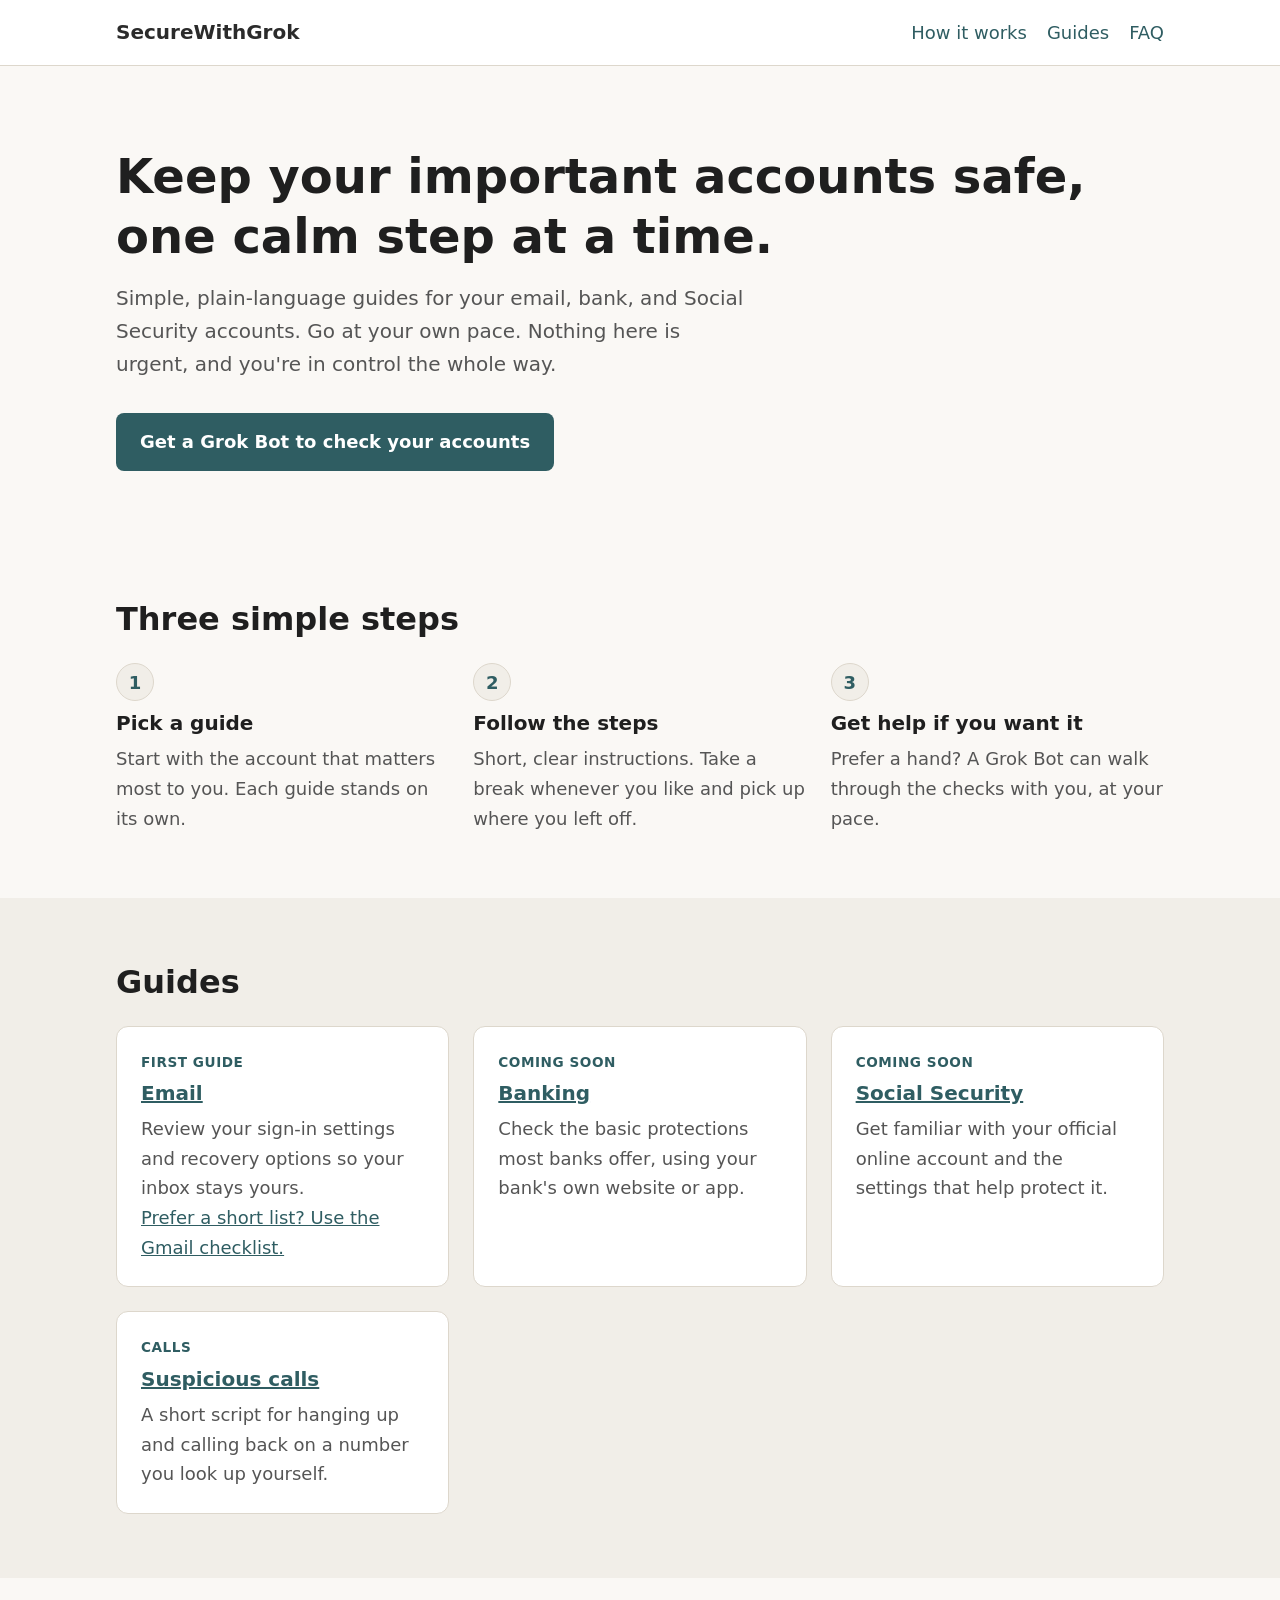
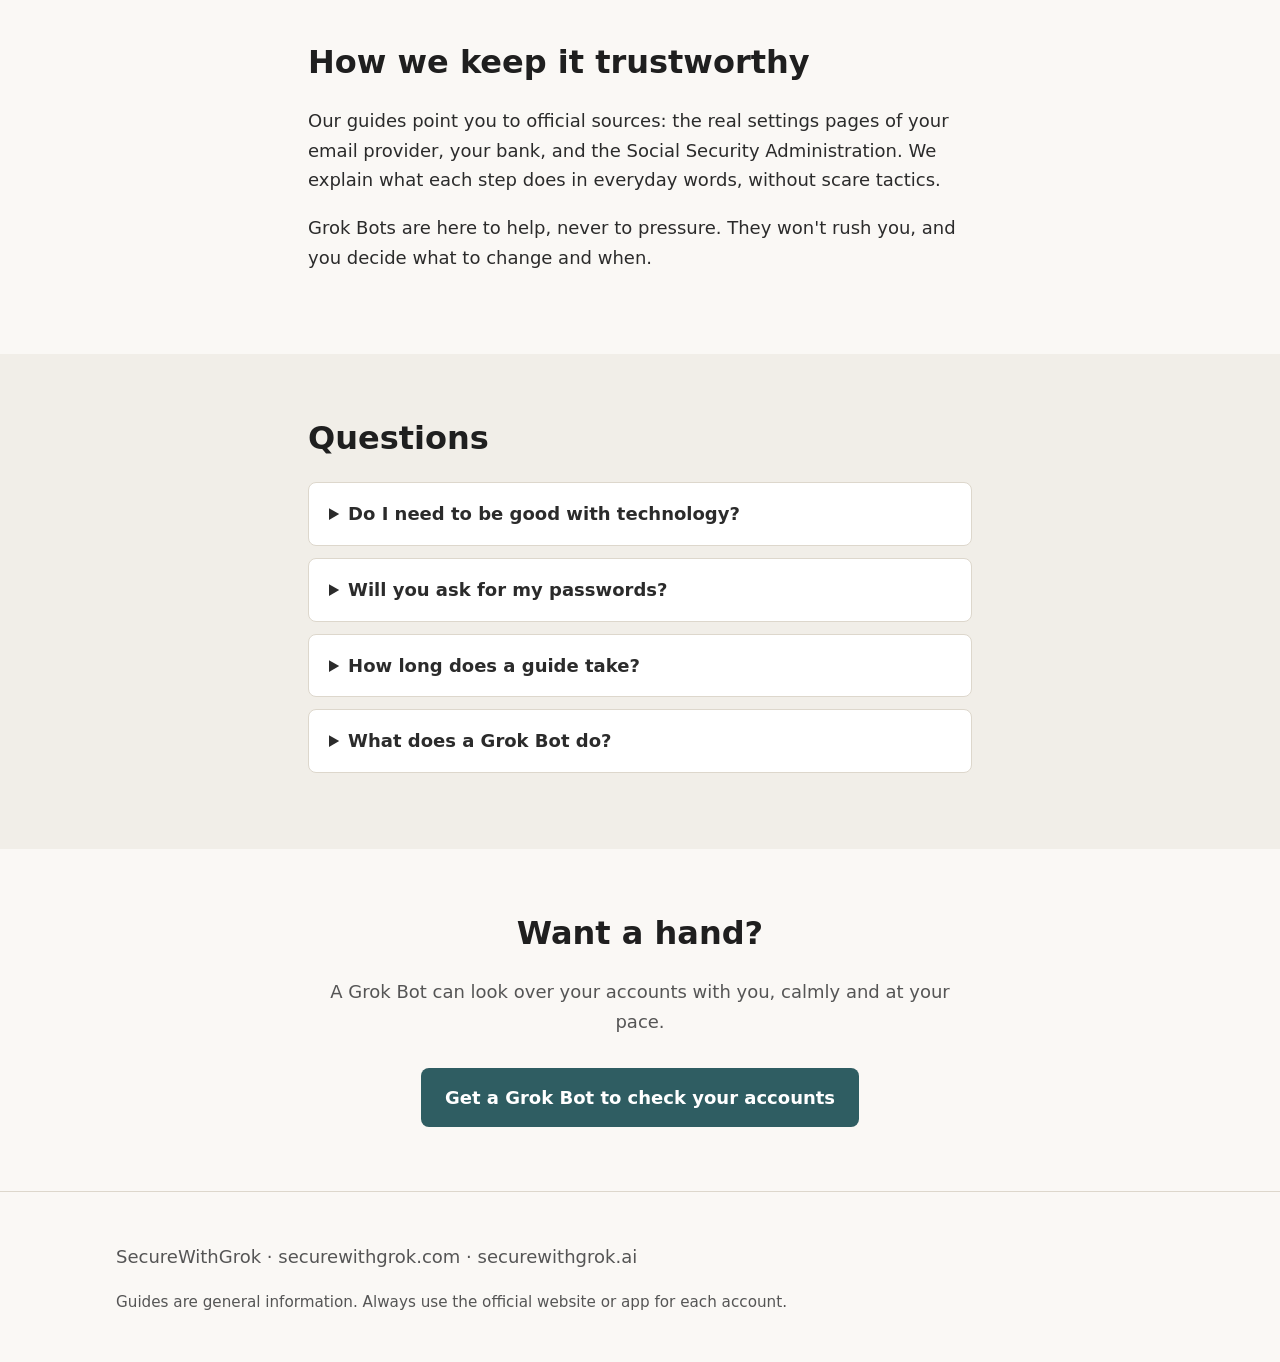
==== index.html @ 9807b76c "Initial SecureWithGrok landing page and core guides" ====
<!doctype html>
<html lang="en">
<head>
<meta charset="utf-8">
<meta name="viewport" content="width=device-width, initial-scale=1">
<title>SecureWithGrok — Calm, step-by-step account security</title>
<meta name="description" content="Plain-language guides to help you secure your email, banking, and Social Security accounts at your own pace.">
<link rel="stylesheet" href="styles.css">
</head>
<body>
<a class="skip-link" href="#main">Skip to main content</a>
<header class="site-header">
  <div class="wrap">
    <a class="brand" href="index.html">SecureWithGrok</a>
    <nav aria-label="Primary">
      <ul>
        <li><a href="#steps">How it works</a></li>
        <li><a href="#guides">Guides</a></li>
        <li><a href="#faq">FAQ</a></li>
      </ul>
    </nav>
  </div>
</header>

<main id="main">
  <section class="hero" aria-labelledby="hero-title">
    <div class="wrap">
      <h1 id="hero-title">Keep your important accounts safe, one calm step at a time.</h1>
      <p class="lead">Simple, plain-language guides for your email, bank, and Social Security accounts. Go at your own pace. Nothing here is urgent, and you're in control the whole way.</p>
      <a class="btn" href="#get-started">Get a Grok Bot to check your accounts</a>
    </div>
  </section>

  <section id="steps" class="section" aria-labelledby="steps-title">
    <div class="wrap">
      <h2 id="steps-title">Three simple steps</h2>
      <ol class="steps">
        <li><h3>Pick a guide</h3><p>Start with the account that matters most to you. Each guide stands on its own.</p></li>
        <li><h3>Follow the steps</h3><p>Short, clear instructions. Take a break whenever you like and pick up where you left off.</p></li>
        <li><h3>Get help if you want it</h3><p>Prefer a hand? A Grok Bot can walk through the checks with you, at your pace.</p></li>
      </ol>
    </div>
  </section>

  <section id="guides" class="section alt" aria-labelledby="guides-title">
    <div class="wrap">
      <h2 id="guides-title">Guides</h2>
      <ul class="cards">
        <li class="card">
          <p class="tag">First guide</p>
          <h3><a href="guides/gmail-account-hardening.html">Email</a></h3>
          <p>Review your sign-in settings and recovery options so your inbox stays yours.</p>
          <p><a href="guides/gmail-hardening-checklist.html">Prefer a short list? Use the Gmail checklist.</a></p>
        </li>
        <li class="card">
          <p class="tag">Coming soon</p>
          <h3><a href="guides/banking.html">Banking</a></h3>
          <p>Check the basic protections most banks offer, using your bank's own website or app.</p>
        </li>
        <li class="card">
          <p class="tag">Coming soon</p>
          <h3><a href="guides/social-security.html">Social Security</a></h3>
          <p>Get familiar with your official online account and the settings that help protect it.</p>
        </li>
        <li class="card">
          <p class="tag">Calls</p>
          <h3><a href="guides/voice-scam-hang-up-call-back.html">Suspicious calls</a></h3>
          <p>A short script for hanging up and calling back on a number you look up yourself.</p>
        </li>
      </ul>
    </div>
  </section>

  <section class="section" aria-labelledby="trust-title">
    <div class="wrap narrow">
      <h2 id="trust-title">How we keep it trustworthy</h2>
      <p>Our guides point you to official sources: the real settings pages of your email provider, your bank, and the Social Security Administration. We explain what each step does in everyday words, without scare tactics.</p>
      <p>Grok Bots are here to help, never to pressure. They won't rush you, and you decide what to change and when.</p>
    </div>
  </section>

  <section id="faq" class="section alt" aria-labelledby="faq-title">
    <div class="wrap narrow">
      <h2 id="faq-title">Questions</h2>
      <details><summary>Do I need to be good with technology?</summary><p>No. The guides are written for everyday people, with one small step at a time.</p></details>
      <details><summary>Will you ask for my passwords?</summary><p>No. You always sign in yourself, on the official website or app for each account.</p></details>
      <details><summary>How long does a guide take?</summary><p>Most people can finish one in a single sitting, but there's no clock. Stop and come back anytime.</p></details>
      <details><summary>What does a Grok Bot do?</summary><p>It can walk through the checks with you, answer questions, and help you keep track of what you've done.</p></details>
    </div>
  </section>

  <section id="get-started" class="section cta" aria-labelledby="cta-title">
    <div class="wrap narrow">
      <h2 id="cta-title">Want a hand?</h2>
      <p>A Grok Bot can look over your accounts with you, calmly and at your pace.</p>
      <a class="btn" href="#get-started">Get a Grok Bot to check your accounts</a>
    </div>
  </section>
</main>

<footer class="site-footer">
  <div class="wrap">
    <p>SecureWithGrok · securewithgrok.com · securewithgrok.ai</p>
    <p class="small">Guides are general information. Always use the official website or app for each account.</p>
  </div>
</footer>
</body>
</html>
---- styles.css ----
:root{--bg:#faf8f5;--alt:#f1eee8;--text:#2b2b2b;--muted:#555;--accent:#2f5d62;--accent-dark:#244a4e;--line:#ddd7cc;--focus:#1a4d8f}
*{box-sizing:border-box}
html{scroll-behavior:smooth}
@media (prefers-reduced-motion:reduce){html{scroll-behavior:auto}}
body{margin:0;font-family:system-ui,-apple-system,"Segoe UI",Roboto,sans-serif;font-size:1.125rem;line-height:1.65;color:var(--text);background:var(--bg)}
.wrap{max-width:68rem;margin:0 auto;padding:0 1.25rem}
.narrow{max-width:44rem}
h1,h2,h3{line-height:1.25;color:#1f1f1f}
h1{font-size:clamp(2rem,5vw,3rem);margin:0 0 1rem}
h2{font-size:clamp(1.5rem,3vw,2rem);margin:0 0 1.5rem}
h3{font-size:1.25rem;margin:0 0 .5rem}
a{color:var(--accent)}
:focus-visible{outline:3px solid var(--focus);outline-offset:3px;border-radius:4px}
.skip-link{position:absolute;left:-999px;top:0;background:#fff;padding:.5rem 1rem}
.skip-link:focus{left:1rem;top:1rem}
.site-header{border-bottom:1px solid var(--line);background:#fff}
.site-header .wrap{display:flex;flex-wrap:wrap;justify-content:space-between;align-items:center;padding:1rem 1.25rem}
.brand{font-weight:700;font-size:1.25rem;text-decoration:none;color:var(--text)}
nav ul{list-style:none;display:flex;gap:1.25rem;margin:0;padding:0}
nav a{text-decoration:none}nav a:hover{text-decoration:underline}
.hero{padding:5rem 0 4rem}
.lead{font-size:1.25rem;color:var(--muted);max-width:40rem;margin:0 0 2rem}
.btn{display:inline-block;background:var(--accent);color:#fff;padding:.9rem 1.5rem;border-radius:.5rem;text-decoration:none;font-weight:600}
.btn:hover{background:var(--accent-dark)}
.section{padding:4rem 0}
.alt{background:var(--alt)}
.steps,.cards{list-style:none;padding:0;margin:0;display:grid;gap:1.5rem;grid-template-columns:repeat(auto-fit,minmax(16rem,1fr))}
.steps{counter-reset:s}
.steps li{counter-increment:s;padding-top:3rem;position:relative}
.steps li::before{content:counter(s);position:absolute;top:0;left:0;width:2.25rem;height:2.25rem;border-radius:50%;background:var(--alt);border:1px solid var(--line);display:grid;place-items:center;font-weight:700;color:var(--accent)}
.steps p,.card p{margin:0;color:var(--muted)}
.card{background:#fff;border:1px solid var(--line);border-radius:.75rem;padding:1.5rem}
.card .tag{font-size:.85rem;font-weight:600;text-transform:uppercase;letter-spacing:.04em;color:var(--accent);margin-bottom:.5rem}
details{background:#fff;border:1px solid var(--line);border-radius:.5rem;padding:1rem 1.25rem;margin-bottom:.75rem}
summary{cursor:pointer;font-weight:600}
details p{margin:.75rem 0 0;color:var(--muted)}
.cta{text-align:center}.cta p{color:var(--muted);margin-bottom:2rem}
.site-footer{border-top:1px solid var(--line);padding:2rem 0;color:var(--muted)}
.small{font-size:.95rem}
.script{margin:1rem 0;padding:1rem 1.25rem;background:#fff;border:1px solid var(--line);border-left:4px solid var(--accent);border-radius:.5rem;font-size:1.1rem}
.guide-meta{font-size:.95rem;color:var(--muted);margin:0 0 1rem}
.guide .lead{margin-bottom:2rem}
.guide-steps{padding-left:1.25rem;margin:0 0 2rem}
.guide-steps>li{margin-bottom:1.25rem}
.guide-steps .why{margin:.35rem 0 0;color:var(--muted);font-size:1rem}
.checklist{list-style:none;padding:0;margin:0 0 2rem}
.checklist li{display:flex;gap:.6rem;align-items:flex-start;margin:.5rem 0}
.tip{background:#fff;border:1px solid var(--line);border-radius:.5rem;padding:1rem 1.25rem;color:var(--muted)}
.guide-sibling{margin-top:2rem}
.sources ul{padding-left:1.25rem;word-break:break-all}
.sources li{margin:.35rem 0}
@media print{
  .site-header,nav,.cta,.skip-link{display:none!important}
  body{background:#fff;font-size:11pt}
}
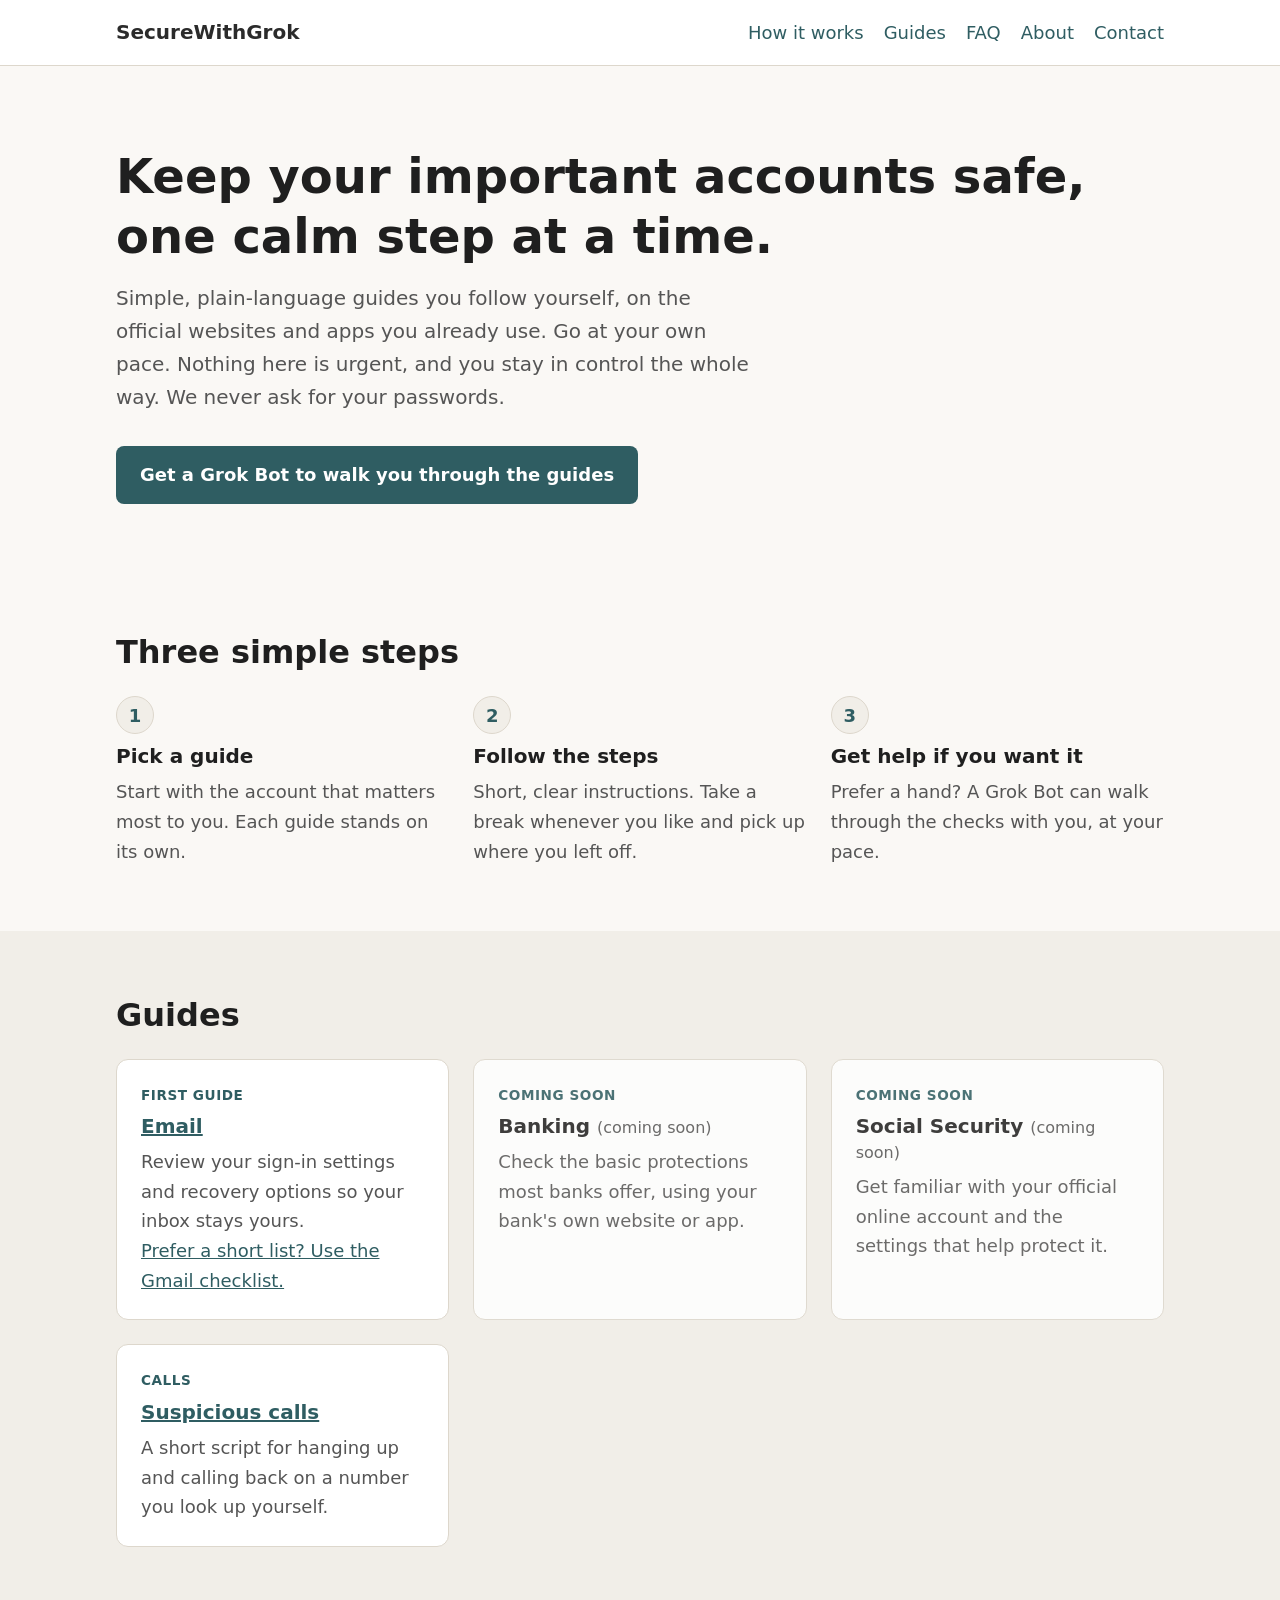
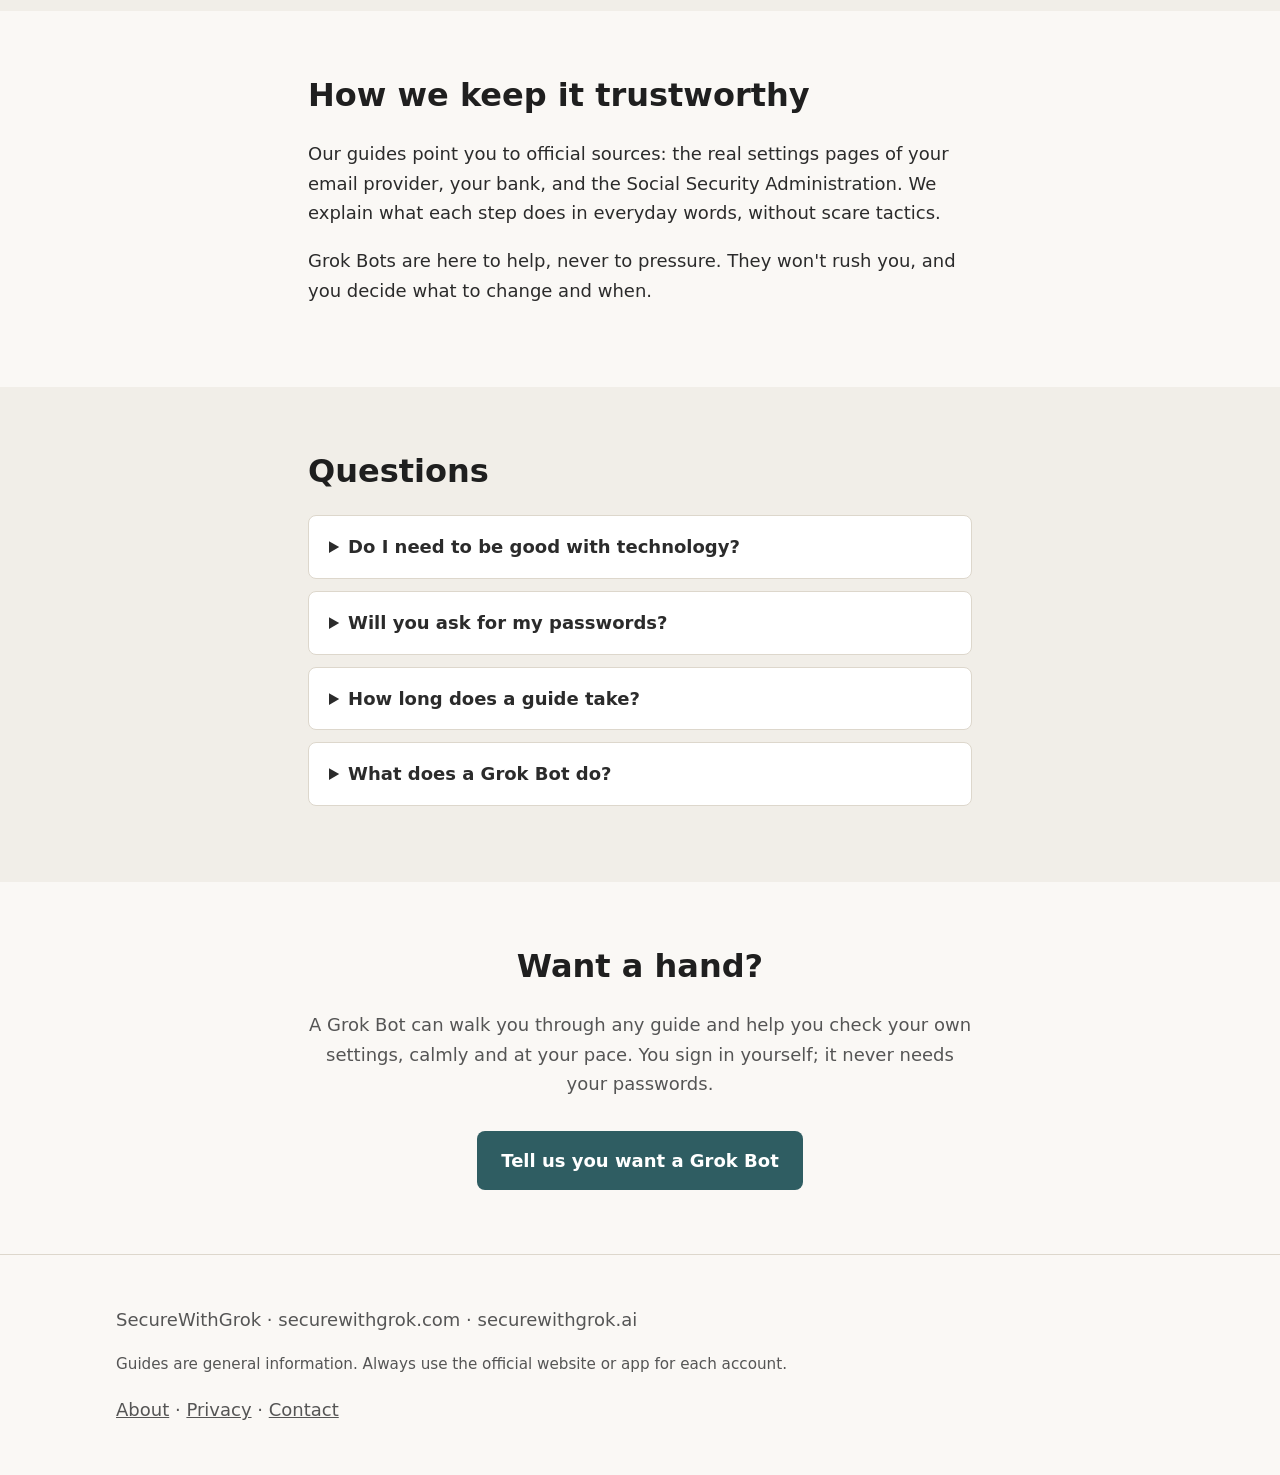
==== commit b58d1dca: "Public site polish: CTAs, About/Privacy/Contact, coming-soon cards, 404, SEO basics" ====
--- a/index.html
+++ b/index.html
@@ -5,6 +5,7 @@
 <meta name="viewport" content="width=device-width, initial-scale=1">
 <title>SecureWithGrok — Calm, step-by-step account security</title>
 <meta name="description" content="Plain-language guides to help you secure your email, banking, and Social Security accounts at your own pace.">
+<link rel="canonical" href="https://securewithgrok.com/">
 <link rel="stylesheet" href="styles.css">
 </head>
 <body>
@@ -17,6 +18,8 @@
         <li><a href="#steps">How it works</a></li>
         <li><a href="#guides">Guides</a></li>
         <li><a href="#faq">FAQ</a></li>
+        <li><a href="about.html">About</a></li>
+        <li><a href="contact.html">Contact</a></li>
       </ul>
     </nav>
   </div>
@@ -26,8 +29,8 @@
   <section class="hero" aria-labelledby="hero-title">
     <div class="wrap">
       <h1 id="hero-title">Keep your important accounts safe, one calm step at a time.</h1>
-      <p class="lead">Simple, plain-language guides for your email, bank, and Social Security accounts. Go at your own pace. Nothing here is urgent, and you're in control the whole way.</p>
-      <a class="btn" href="#get-started">Get a Grok Bot to check your accounts</a>
+      <p class="lead">Simple, plain-language guides you follow yourself, on the official websites and apps you already use. Go at your own pace. Nothing here is urgent, and you stay in control the whole way. We never ask for your passwords.</p>
+      <a class="btn" href="contact.html">Get a Grok Bot to walk you through the guides</a>
     </div>
   </section>
 
@@ -45,6 +48,7 @@
   <section id="guides" class="section alt" aria-labelledby="guides-title">
     <div class="wrap">
       <h2 id="guides-title">Guides</h2>
+      <!-- Guide pages are placeholders until Content Lead publishes them. -->
       <ul class="cards">
         <li class="card">
           <p class="tag">First guide</p>
@@ -52,14 +56,14 @@
           <p>Review your sign-in settings and recovery options so your inbox stays yours.</p>
           <p><a href="guides/gmail-hardening-checklist.html">Prefer a short list? Use the Gmail checklist.</a></p>
         </li>
-        <li class="card">
+        <li class="card card-soon">
           <p class="tag">Coming soon</p>
-          <h3><a href="guides/banking.html">Banking</a></h3>
+          <h3>Banking <span class="soon">(coming soon)</span></h3>
           <p>Check the basic protections most banks offer, using your bank's own website or app.</p>
         </li>
-        <li class="card">
+        <li class="card card-soon">
           <p class="tag">Coming soon</p>
-          <h3><a href="guides/social-security.html">Social Security</a></h3>
+          <h3>Social Security <span class="soon">(coming soon)</span></h3>
           <p>Get familiar with your official online account and the settings that help protect it.</p>
         </li>
         <li class="card">
@@ -92,8 +96,8 @@
   <section id="get-started" class="section cta" aria-labelledby="cta-title">
     <div class="wrap narrow">
       <h2 id="cta-title">Want a hand?</h2>
-      <p>A Grok Bot can look over your accounts with you, calmly and at your pace.</p>
-      <a class="btn" href="#get-started">Get a Grok Bot to check your accounts</a>
+      <p>A Grok Bot can walk you through any guide and help you check your own settings, calmly and at your pace. You sign in yourself; it never needs your passwords.</p>
+      <a class="btn" href="contact.html">Tell us you want a Grok Bot</a>
     </div>
   </section>
 </main>
@@ -102,7 +106,8 @@
   <div class="wrap">
     <p>SecureWithGrok · securewithgrok.com · securewithgrok.ai</p>
     <p class="small">Guides are general information. Always use the official website or app for each account.</p>
+    <p class="footer-links"><a href="about.html">About</a> · <a href="privacy.html">Privacy</a> · <a href="contact.html">Contact</a></p>
   </div>
 </footer>
 </body>
-</html>+</html>
--- a/styles.css
+++ b/styles.css
@@ -53,3 +53,8 @@
   .site-header,nav,.cta,.skip-link{display:none!important}
   body{background:#fff;font-size:11pt}
 }
+.soon{font-size:1rem;font-weight:400;color:var(--muted)}
+.card-soon{opacity:.85}
+.footer-links a{color:var(--muted)}
+.page{padding:4rem 0}
+.page p,.page li{color:var(--muted)}
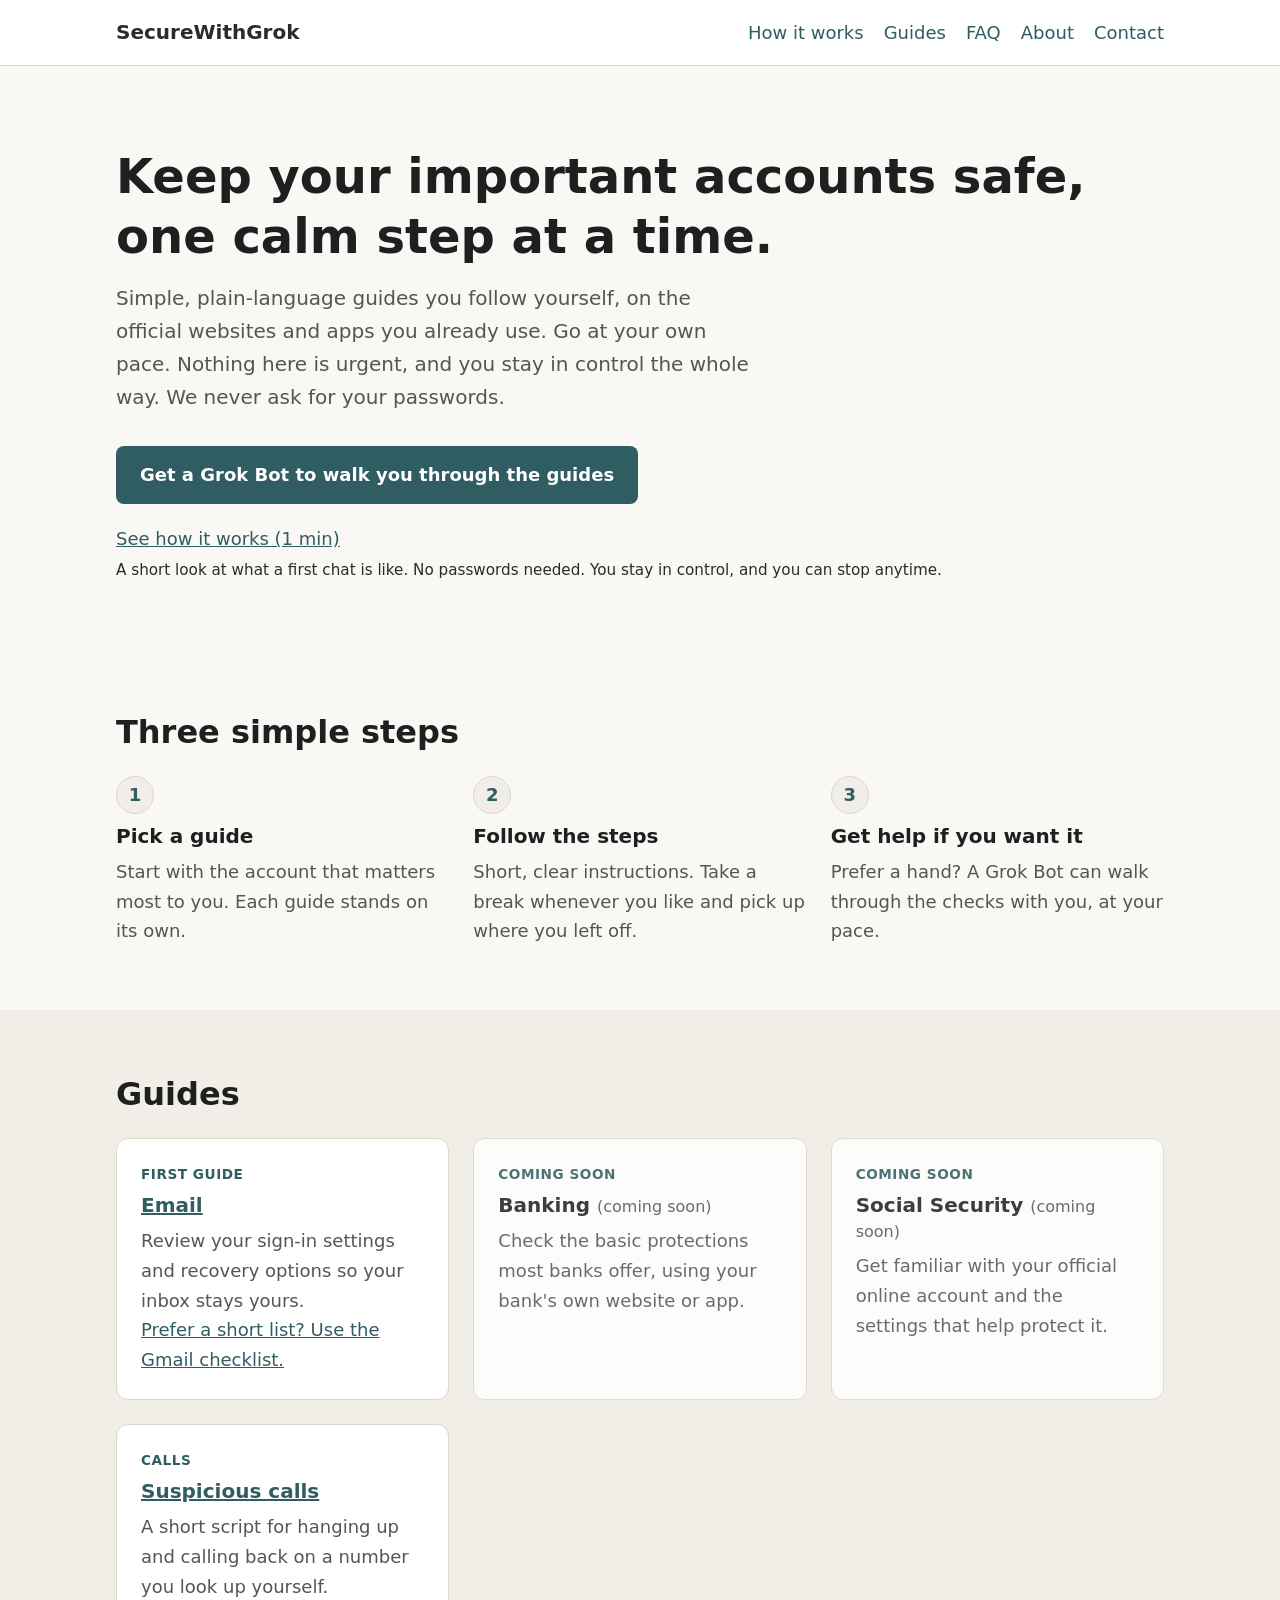
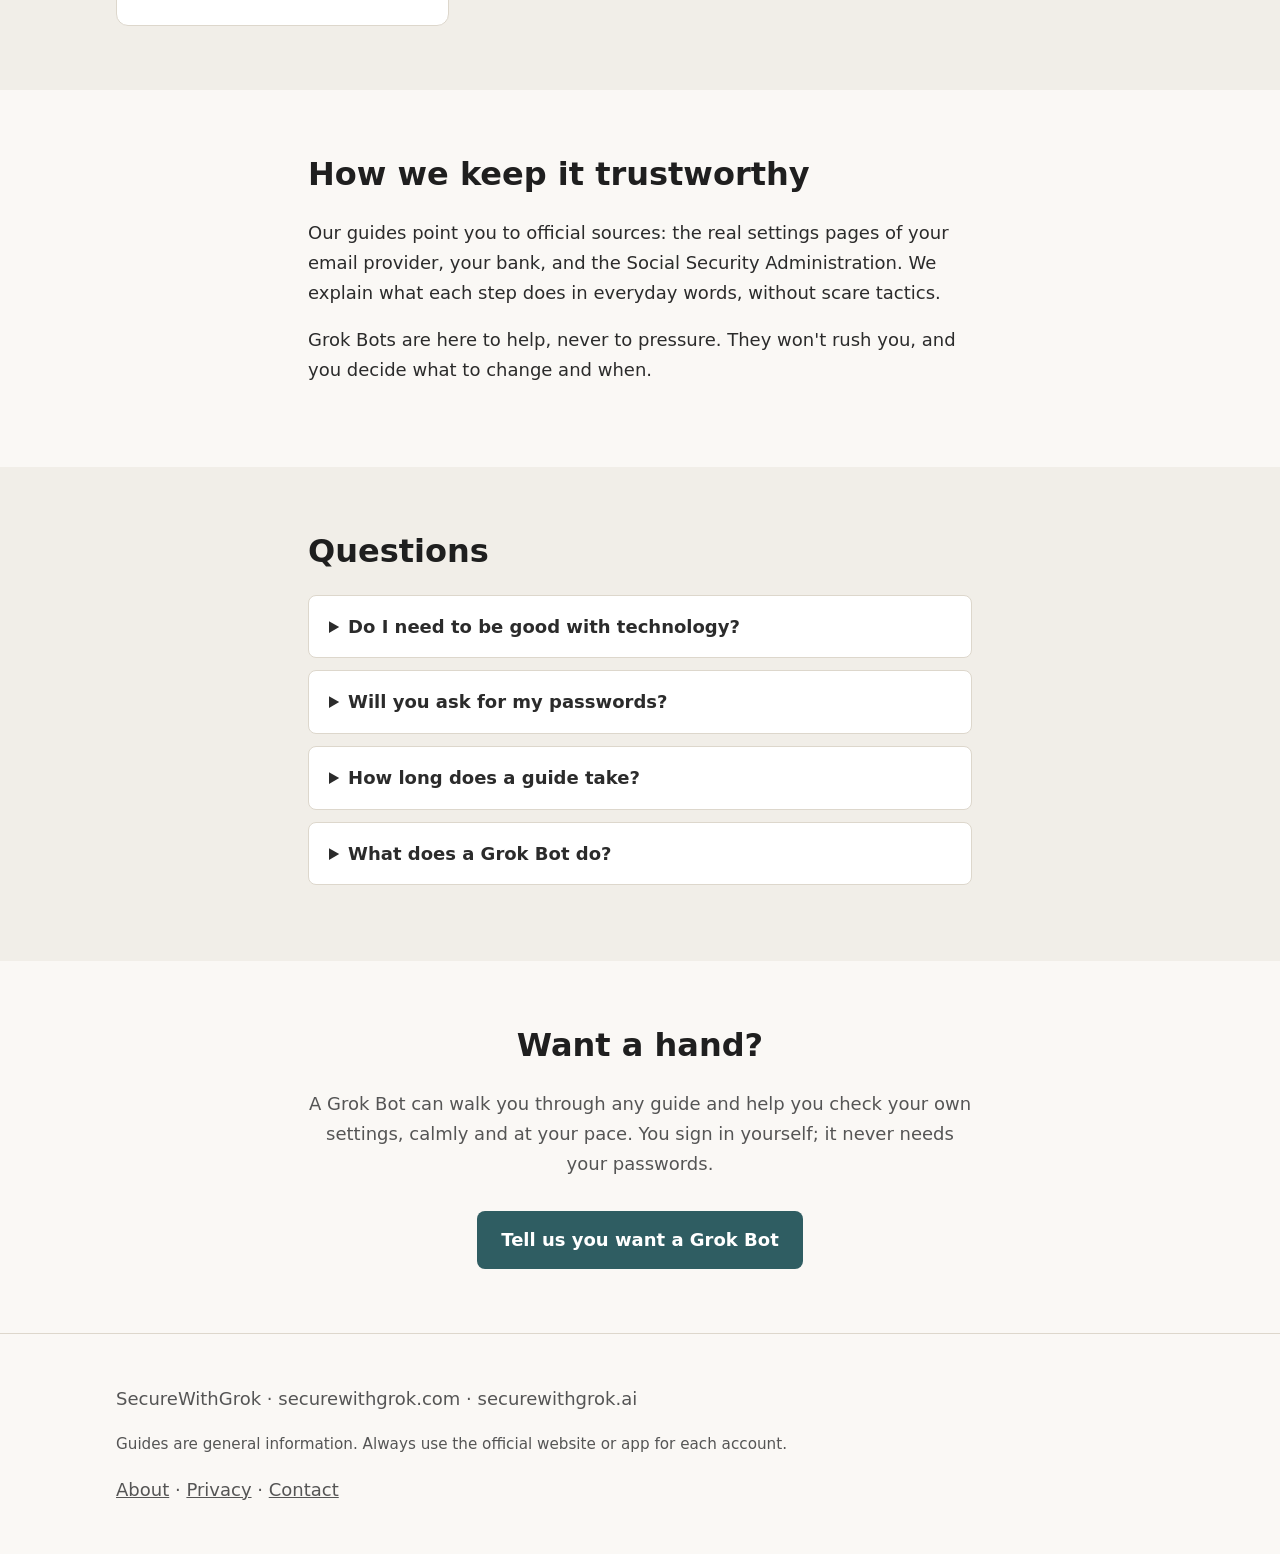
==== commit ea371b3b: "Point How it works nav and homepage CTA to how-it-works page" ====
--- a/index.html
+++ b/index.html
@@ -15,7 +15,7 @@
     <a class="brand" href="index.html">SecureWithGrok</a>
     <nav aria-label="Primary">
       <ul>
-        <li><a href="#steps">How it works</a></li>
+        <li><a href="how-it-works.html">How it works</a></li>
         <li><a href="#guides">Guides</a></li>
         <li><a href="#faq">FAQ</a></li>
         <li><a href="about.html">About</a></li>
@@ -31,6 +31,7 @@
       <h1 id="hero-title">Keep your important accounts safe, one calm step at a time.</h1>
       <p class="lead">Simple, plain-language guides you follow yourself, on the official websites and apps you already use. Go at your own pace. Nothing here is urgent, and you stay in control the whole way. We never ask for your passwords.</p>
       <a class="btn" href="contact.html">Get a Grok Bot to walk you through the guides</a>
+      <p class="hero-secondary"><a href="how-it-works.html">See how it works (1 min)</a><br><span class="small">A short look at what a first chat is like. No passwords needed. You stay in control, and you can stop anytime.</span></p>
     </div>
   </section>
 
--- a/styles.css
+++ b/styles.css
@@ -58,3 +58,16 @@
 .footer-links a{color:var(--muted)}
 .page{padding:4rem 0}
 .page p,.page li{color:var(--muted)}
+
+.hero-secondary{margin:1.25rem 0 0}
+.does-never{display:grid;grid-template-columns:1fr 1fr;gap:0;border:1px solid var(--line);border-radius:.75rem;overflow:hidden;background:#fff;margin:1.5rem 0 .75rem}
+.does-never>div{padding:1.25rem 1.5rem}
+.does-never>div+div{background:var(--alt);border-left:1px solid var(--line)}
+.does-never h3{font-size:1.1rem}
+.does-never ul{margin:0;padding-left:1.25rem}
+.does-never li{margin:.35rem 0}
+.how-steps{padding-left:0;list-style:none}
+.how-steps li{border-top:1px solid var(--line);padding:1rem 0}
+.how-steps .step-num{display:block;font-size:.95rem;color:var(--accent);font-weight:600}
+@media (max-width:40rem){.does-never{grid-template-columns:1fr}.does-never>div+div{border-left:0;border-top:1px solid var(--line)}}
+.example{margin:1rem 0 2rem;padding:1rem 1.5rem;border-left:4px solid var(--line);background:var(--alt)}
